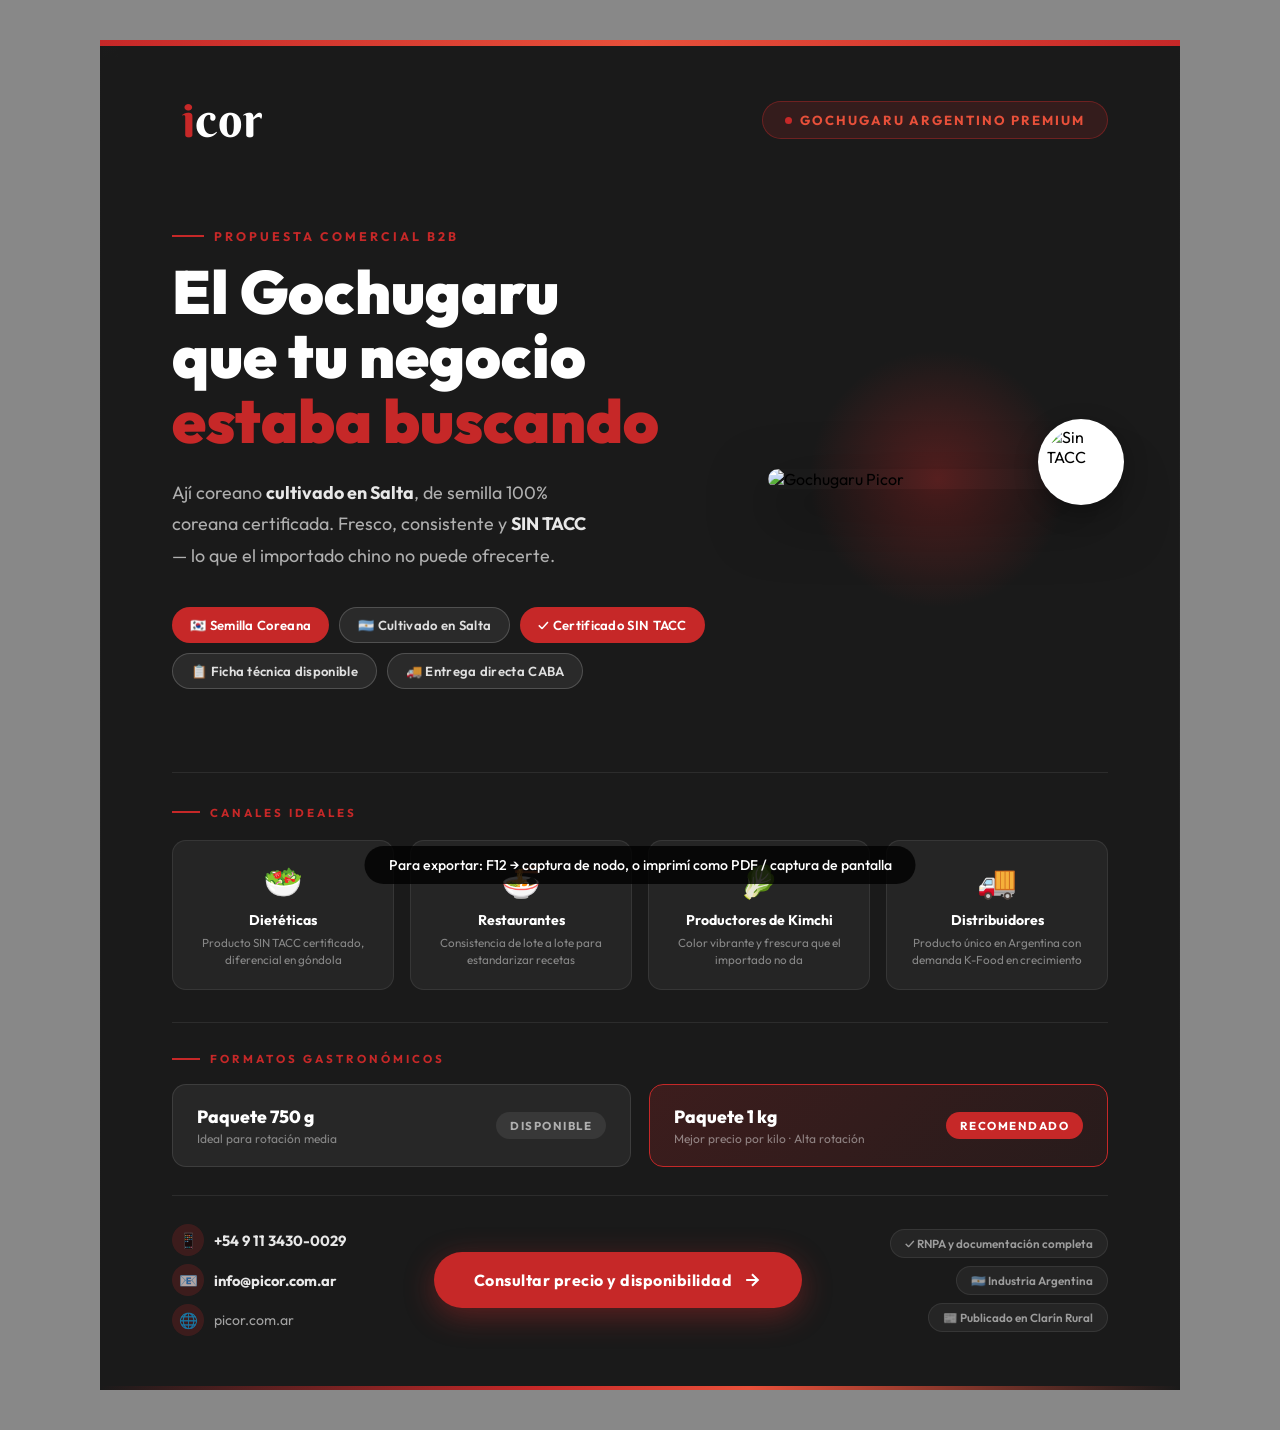
==== flyer-b2b.html @ 3702037b "Initial website release" ====
<!DOCTYPE html>
<html lang="es">
<head>
  <meta charset="UTF-8">
  <meta name="viewport" content="width=device-width, initial-scale=1.0">
  <meta name="robots" content="noindex, nofollow">
  <title>Flyer B2B — Picor Gochugaru</title>
  <link href="https://fonts.googleapis.com/css2?family=Outfit:wght@300;400;500;600;700;800;900&family=Berkshire+Swash&display=swap" rel="stylesheet">
  <script src="analytics-config.js"></script>
  <script src="analytics.js"></script>
  <style>
    * { margin: 0; padding: 0; box-sizing: border-box; }

    body {
      background: #888;
      display: flex;
      align-items: center;
      justify-content: center;
      min-height: 100vh;
      padding: 40px;
      font-family: 'Outfit', sans-serif;
    }

    /* ——— FLYER WRAPPER ——— */
    .flyer {
      width: 1080px;
      height: 1350px;
      position: relative;
      overflow: hidden;
      background: #1A1A1A;
      flex-shrink: 0;
    }

    /* ——— FONDO HERO ——— */
    .flyer__bg {
      position: absolute;
      inset: 0;
      z-index: 0;
    }
    .flyer__bg img {
      width: 100%;
      height: 100%;
      object-fit: cover;
      opacity: 0.18;
      filter: brightness(0.5) saturate(1.4);
    }
    /* Gradiente encima de la foto */
    .flyer__overlay {
      position: absolute;
      inset: 0;
      z-index: 1;
      background:
        linear-gradient(180deg,
          rgba(26,26,26,0.98) 0%,
          rgba(26,26,26,0.75) 30%,
          rgba(26,26,26,0.55) 55%,
          rgba(26,26,26,0.92) 80%,
          rgba(26,26,26,1)    100%
        );
    }

    /* ——— ACENTO ROJO SUPERIOR ——— */
    .flyer__top-bar {
      position: absolute;
      top: 0; left: 0; right: 0;
      height: 6px;
      background: linear-gradient(90deg, #C62828, #E8503A, #C62828);
      z-index: 10;
    }

    /* ——— CONTENIDO ——— */
    .flyer__content {
      position: relative;
      z-index: 5;
      height: 100%;
      display: flex;
      flex-direction: column;
      padding: 54px 72px 54px;
    }

    /* HEADER */
    .flyer__header {
      display: flex;
      align-items: center;
      justify-content: space-between;
    }

    .logo {
      display: flex;
      align-items: center;
      gap: 10px;
    }
    .logo img {
      height: 52px;
      width: auto;
    }
    .logo__text {
      font-family: 'Berkshire Swash', cursive;
      font-size: 3rem;
      line-height: 1;
      letter-spacing: 0.01em;
    }
    .logo__text .i { color: #C62828; }
    .logo__text .cor { color: #fff; }

    .badge-premium {
      display: inline-flex;
      align-items: center;
      gap: 8px;
      padding: 10px 22px;
      background: rgba(198,40,40,0.15);
      border: 1px solid rgba(198,40,40,0.4);
      border-radius: 60px;
      color: #E8503A;
      font-size: 0.82rem;
      font-weight: 700;
      letter-spacing: 2px;
      text-transform: uppercase;
    }
    .badge-dot {
      width: 7px; height: 7px;
      background: #C62828;
      border-radius: 50%;
    }

    /* HERO ZONE */
    .flyer__hero {
      flex: 1;
      display: flex;
      gap: 60px;
      align-items: center;
      margin-top: 40px;
    }

    .hero__left {
      flex: 1;
      display: flex;
      flex-direction: column;
      gap: 0;
    }

    .hero__tag {
      font-size: 0.78rem;
      font-weight: 700;
      letter-spacing: 3px;
      text-transform: uppercase;
      color: #C62828;
      margin-bottom: 16px;
      display: flex;
      align-items: center;
      gap: 10px;
    }
    .hero__tag::before {
      content: '';
      display: inline-block;
      width: 32px; height: 2px;
      background: #C62828;
    }

    .hero__title {
      font-size: 3.8rem;
      font-weight: 900;
      line-height: 1.06;
      color: #fff;
      margin-bottom: 24px;
    }
    .hero__title em {
      font-style: normal;
      color: #C62828;
    }

    .hero__sub {
      font-size: 1.12rem;
      color: rgba(255,255,255,0.65);
      line-height: 1.75;
      max-width: 420px;
      margin-bottom: 36px;
    }
    .hero__sub strong { color: rgba(255,255,255,0.9); }

    /* Pills de diferenciación */
    .pills {
      display: flex;
      flex-wrap: wrap;
      gap: 10px;
      margin-bottom: 40px;
    }
    .pill {
      display: inline-flex;
      align-items: center;
      gap: 7px;
      padding: 9px 18px;
      border-radius: 60px;
      font-size: 0.82rem;
      font-weight: 600;
      letter-spacing: 0.3px;
    }
    .pill--red {
      background: #C62828;
      color: #fff;
    }
    .pill--outline {
      background: rgba(255,255,255,0.07);
      border: 1px solid rgba(255,255,255,0.18);
      color: rgba(255,255,255,0.85);
    }

    /* ——— IMAGEN DEL PRODUCTO ——— */
    .hero__right {
      width: 340px;
      flex-shrink: 0;
      position: relative;
    }
    .hero__product-wrap {
      position: relative;
    }
    .hero__product-glow {
      position: absolute;
      width: 260px; height: 260px;
      background: radial-gradient(circle, rgba(198,40,40,0.35) 0%, transparent 70%);
      border-radius: 50%;
      top: 50%; left: 50%;
      transform: translate(-50%, -50%);
    }
    .hero__product-img {
      width: 100%;
      border-radius: 20px;
      box-shadow: 0 24px 60px rgba(0,0,0,0.5);
      position: relative;
      z-index: 2;
      display: block;
    }
    .sintacc-badge {
      position: absolute;
      bottom: -16px;
      right: -16px;
      z-index: 5;
      background: #fff;
      border-radius: 50%;
      width: 86px; height: 86px;
      display: flex;
      align-items: center;
      justify-content: center;
      box-shadow: 0 8px 24px rgba(0,0,0,0.3);
    }
    .sintacc-badge img {
      width: 70px; height: 70px;
      object-fit: contain;
      border-radius: 50%;
      display: block;
    }

    /* ——— DIVISOR ——— */
    .divider {
      width: 100%;
      height: 1px;
      background: rgba(255,255,255,0.08);
      margin: 0;
    }

    /* ——— PARA QUIÉN ES ——— */
    .flyer__audience {
      padding-top: 32px;
      padding-bottom: 32px;
    }
    .audience__label {
      font-size: 0.72rem;
      font-weight: 700;
      letter-spacing: 3px;
      text-transform: uppercase;
      color: #C62828;
      margin-bottom: 20px;
      display: flex;
      align-items: center;
      gap: 10px;
    }
    .audience__label::before {
      content: '';
      display: inline-block;
      width: 28px; height: 2px;
      background: #C62828;
    }
    .audience__grid {
      display: grid;
      grid-template-columns: repeat(4, 1fr);
      gap: 16px;
    }
    .audience__card {
      background: rgba(255,255,255,0.05);
      border: 1px solid rgba(255,255,255,0.08);
      border-radius: 14px;
      padding: 20px 18px;
      text-align: center;
      transition: all 0.2s;
    }
    .audience__card-icon {
      font-size: 2rem;
      margin-bottom: 10px;
    }
    .audience__card-title {
      font-size: 0.88rem;
      font-weight: 700;
      color: #fff;
      margin-bottom: 5px;
    }
    .audience__card-desc {
      font-size: 0.73rem;
      color: rgba(255,255,255,0.45);
      line-height: 1.5;
    }

    /* ——— FORMATOS / OFERTA ——— */
    .flyer__formats {
      padding-top: 28px;
      padding-bottom: 28px;
    }
    .formats__label {
      font-size: 0.72rem;
      font-weight: 700;
      letter-spacing: 3px;
      text-transform: uppercase;
      color: #C62828;
      margin-bottom: 18px;
      display: flex;
      align-items: center;
      gap: 10px;
    }
    .formats__label::before {
      content: '';
      display: inline-block;
      width: 28px; height: 2px;
      background: #C62828;
    }
    .formats__row {
      display: flex;
      gap: 18px;
    }
    .format-box {
      flex: 1;
      padding: 20px 24px;
      border-radius: 14px;
      display: flex;
      align-items: center;
      justify-content: space-between;
    }
    .format-box--std {
      background: rgba(255,255,255,0.06);
      border: 1px solid rgba(255,255,255,0.1);
    }
    .format-box--featured {
      background: linear-gradient(135deg, rgba(198,40,40,0.2), rgba(198,40,40,0.08));
      border: 1.5px solid #C62828;
    }
    .format-box__name {
      font-size: 1.1rem;
      font-weight: 800;
      color: #fff;
    }
    .format-box__sub {
      font-size: 0.75rem;
      color: rgba(255,255,255,0.45);
      margin-top: 3px;
    }
    .format-box__tag {
      font-size: 0.72rem;
      font-weight: 700;
      letter-spacing: 1.5px;
      text-transform: uppercase;
      padding: 6px 14px;
      border-radius: 60px;
    }
    .format-box--std .format-box__tag {
      background: rgba(255,255,255,0.08);
      color: rgba(255,255,255,0.6);
    }
    .format-box--featured .format-box__tag {
      background: #C62828;
      color: #fff;
    }

    /* ——— FOOTER CTA ——— */
    .flyer__footer {
      padding-top: 28px;
      display: flex;
      align-items: center;
      justify-content: space-between;
      gap: 24px;
    }
    .contact-info {
      display: flex;
      flex-direction: column;
      gap: 8px;
    }
    .contact-row {
      display: flex;
      align-items: center;
      gap: 10px;
      font-size: 0.88rem;
      color: rgba(255,255,255,0.6);
    }
    .contact-row strong {
      color: rgba(255,255,255,0.9);
      font-size: 0.92rem;
    }
    .contact-icon {
      width: 32px; height: 32px;
      background: rgba(198,40,40,0.2);
      border-radius: 50%;
      display: flex;
      align-items: center;
      justify-content: center;
      font-size: 0.95rem;
      flex-shrink: 0;
    }

    .cta-btn {
      display: inline-flex;
      align-items: center;
      gap: 10px;
      padding: 18px 40px;
      background: #C62828;
      color: #fff;
      border-radius: 60px;
      font-size: 1rem;
      font-weight: 700;
      letter-spacing: 0.5px;
      text-decoration: none;
      white-space: nowrap;
      box-shadow: 0 8px 30px rgba(198,40,40,0.4);
    }
    .cta-btn svg {
      width: 20px; height: 20px;
    }

    .footer__badges {
      display: flex;
      flex-direction: column;
      gap: 8px;
      align-items: flex-end;
    }
    .fbadge {
      display: inline-flex;
      align-items: center;
      gap: 6px;
      padding: 6px 14px;
      background: rgba(255,255,255,0.05);
      border: 1px solid rgba(255,255,255,0.08);
      border-radius: 60px;
      font-size: 0.73rem;
      font-weight: 600;
      color: rgba(255,255,255,0.55);
    }

    /* ——— ACENTO INFERIOR ——— */
    .flyer__bottom-bar {
      position: absolute;
      bottom: 0; left: 0; right: 0;
      height: 4px;
      background: linear-gradient(90deg, transparent, #C62828 40%, #E8503A 60%, transparent);
      z-index: 10;
    }

    /* ——— PRINT / EXPORT HINT ——— */
    .export-hint {
      position: fixed;
      bottom: 16px;
      left: 50%;
      transform: translateX(-50%);
      background: rgba(0,0,0,0.8);
      color: #fff;
      padding: 10px 24px;
      border-radius: 60px;
      font-family: 'Outfit', sans-serif;
      font-size: 0.88rem;
      font-weight: 500;
      pointer-events: none;
      z-index: 100;
    }
  </style>
</head>
<body>
  <noscript><iframe src="https://www.googletagmanager.com/ns.html?id=GTM-W92XXRSR" height="0" width="0" style="display:none;visibility:hidden"></iframe></noscript>

  <div class="flyer">
    <!-- Barras decorativas -->
    <div class="flyer__top-bar"></div>
    <div class="flyer__bottom-bar"></div>

    <!-- Fondo -->
    <div class="flyer__bg">
      <img src="images/campo-surcos.jpeg" alt="">
    </div>
    <div class="flyer__overlay"></div>

    <!-- Contenido -->
    <div class="flyer__content">

      <!-- HEADER -->
      <header class="flyer__header">
        <div class="logo">
          <img src="images/logo-pepper.svg" alt="">
          <span class="logo__text"><span class="i">i</span><span class="cor">cor</span></span>
        </div>
        <span class="badge-premium">
          <span class="badge-dot"></span>
          Gochugaru Argentino Premium
        </span>
      </header>

      <!-- HERO -->
      <div class="flyer__hero">
        <div class="hero__left">
          <div class="hero__tag">Propuesta Comercial B2B</div>
          <h1 class="hero__title">
            El Gochugaru<br>
            que tu negocio<br>
            <em>estaba buscando</em>
          </h1>
          <p class="hero__sub">
            Ají coreano <strong>cultivado en Salta</strong>, de semilla 100% coreana certificada.
            Fresco, consistente y <strong>SIN TACC</strong> — lo que el importado chino no puede ofrecerte.
          </p>

          <!-- Pills -->
          <div class="pills">
            <span class="pill pill--red">🇰🇷 Semilla Coreana</span>
            <span class="pill pill--outline">🇦🇷 Cultivado en Salta</span>
            <span class="pill pill--red">✓ Certificado SIN TACC</span>
            <span class="pill pill--outline">📋 Ficha técnica disponible</span>
            <span class="pill pill--outline">🚚 Entrega directa CABA</span>
          </div>
        </div>

        <!-- Producto -->
        <div class="hero__right">
          <div class="hero__product-wrap">
            <div class="hero__product-glow"></div>
            <img class="hero__product-img" src="images/producto-detalle.jpeg" alt="Gochugaru Picor">
            <div class="sintacc-badge">
              <img src="images/sin-tacc-logo.jpg" alt="Sin TACC">
            </div>
          </div>
        </div>
      </div>

      <div class="divider"></div>

      <!-- PARA QUIÉN -->
      <div class="flyer__audience">
        <div class="audience__label">Canales ideales</div>
        <div class="audience__grid">
          <div class="audience__card">
            <div class="audience__card-icon">🥗</div>
            <div class="audience__card-title">Dietéticas</div>
            <div class="audience__card-desc">Producto SIN TACC certificado, diferencial en góndola</div>
          </div>
          <div class="audience__card">
            <div class="audience__card-icon">🍜</div>
            <div class="audience__card-title">Restaurantes</div>
            <div class="audience__card-desc">Consistencia de lote a lote para estandarizar recetas</div>
          </div>
          <div class="audience__card">
            <div class="audience__card-icon">🥬</div>
            <div class="audience__card-title">Productores de Kimchi</div>
            <div class="audience__card-desc">Color vibrante y frescura que el importado no da</div>
          </div>
          <div class="audience__card">
            <div class="audience__card-icon">🚚</div>
            <div class="audience__card-title">Distribuidores</div>
            <div class="audience__card-desc">Producto único en Argentina con demanda K-Food en crecimiento</div>
          </div>
        </div>
      </div>

      <div class="divider"></div>

      <!-- FORMATOS -->
      <div class="flyer__formats">
        <div class="formats__label">Formatos gastronómicos</div>
        <div class="formats__row">
          <div class="format-box format-box--std">
            <div>
              <div class="format-box__name">Paquete 750 g</div>
              <div class="format-box__sub">Ideal para rotación media</div>
            </div>
            <span class="format-box__tag">Disponible</span>
          </div>
          <div class="format-box format-box--featured">
            <div>
              <div class="format-box__name">Paquete 1 kg</div>
              <div class="format-box__sub">Mejor precio por kilo · Alta rotación</div>
            </div>
            <span class="format-box__tag">Recomendado</span>
          </div>
        </div>
      </div>

      <div class="divider"></div>

      <!-- FOOTER CTA -->
      <footer class="flyer__footer">
        <div class="contact-info">
          <div class="contact-row">
            <span class="contact-icon">📱</span>
            <div><strong>+54 9 11 3430-0029</strong></div>
          </div>
          <div class="contact-row">
            <span class="contact-icon">📧</span>
            <div><strong>info@picor.com.ar</strong></div>
          </div>
          <div class="contact-row">
            <span class="contact-icon">🌐</span>
            <div>picor.com.ar</div>
          </div>
        </div>

        <a class="cta-btn" href="https://wa.me/5491134300029" target="_blank" rel="noopener noreferrer" data-analytics-event="cta_click" data-analytics-label="flyer_whatsapp">
          Consultar precio y disponibilidad
          <svg viewBox="0 0 24 24" fill="none" stroke="currentColor" stroke-width="2.5">
            <path d="M5 12h14M12 5l7 7-7 7"/>
          </svg>
        </a>

        <div class="footer__badges">
          <span class="fbadge">✓ RNPA y documentación completa</span>
          <span class="fbadge">🇦🇷 Industria Argentina</span>
          <span class="fbadge">📰 Publicado en Clarín Rural</span>
        </div>
      </footer>

    </div><!-- /content -->
  </div><!-- /flyer -->

  <p class="export-hint">Para exportar: F12 → captura de nodo, o imprimí como PDF / captura de pantalla</p>

</body>
</html>
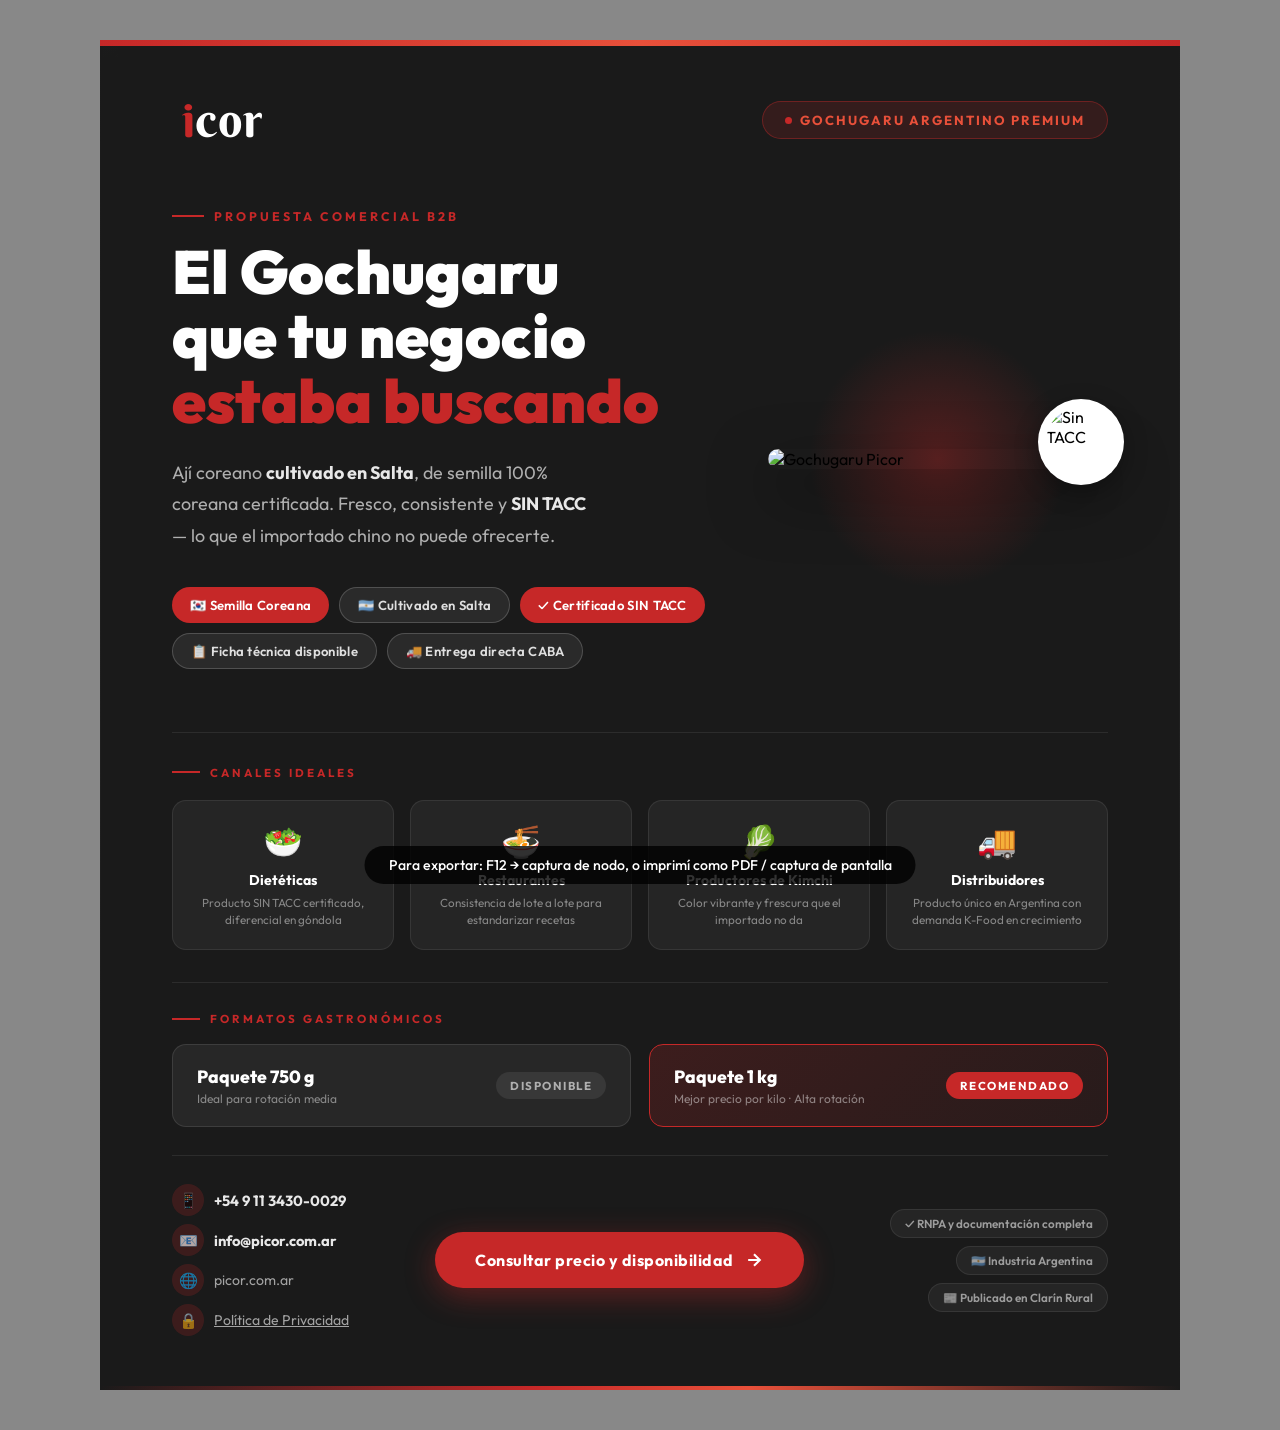
==== commit 296dc2e6: "fix(privacy,forms,measurement): clear the fix-now bucket — FIX-02, FIX-03, FIX-04 Step 5 of `adopt-a" ====
--- a/flyer-b2b.html
+++ b/flyer-b2b.html
@@ -612,6 +612,10 @@
             <span class="contact-icon">🌐</span>
             <div>picor.com.ar</div>
           </div>
+          <div class="contact-row">
+            <span class="contact-icon">🔒</span>
+            <div><a href="/privacy.html" style="color: inherit;">Política de Privacidad</a></div>
+          </div>
         </div>
 
         <a class="cta-btn" href="https://wa.me/5491134300029" target="_blank" rel="noopener noreferrer" data-analytics-event="cta_click" data-analytics-label="flyer_whatsapp">
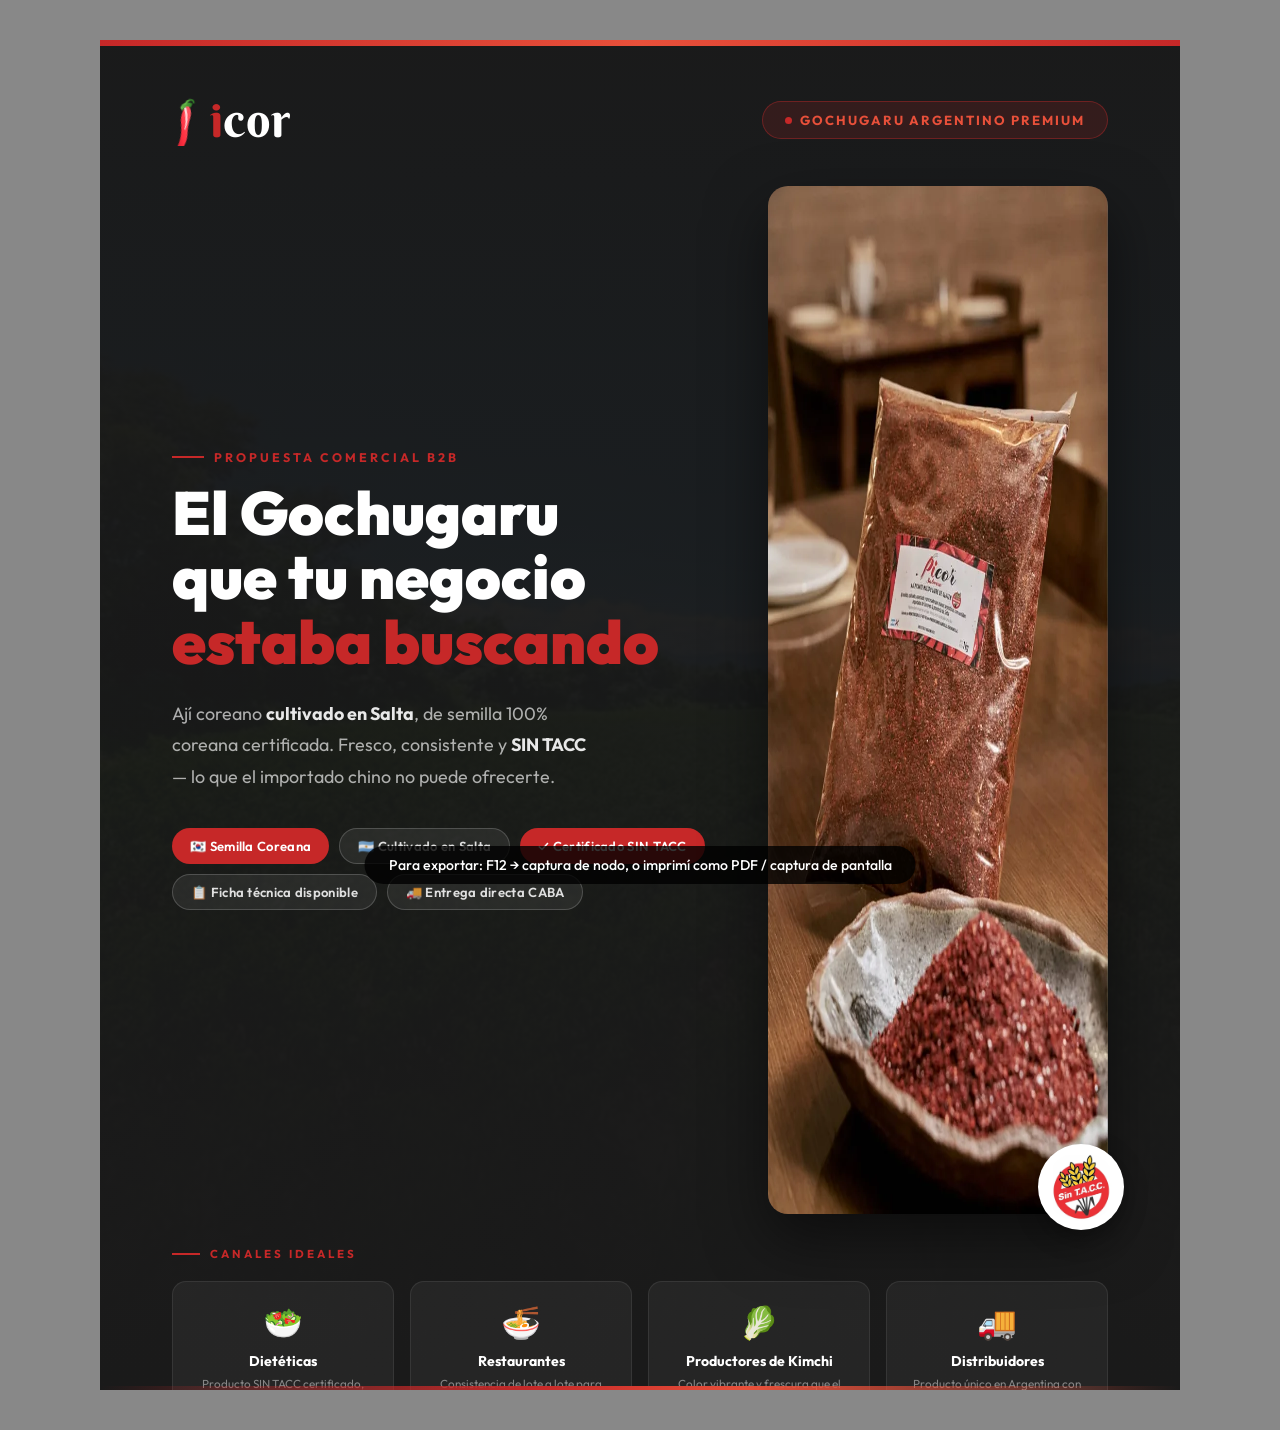
==== commit 6cd8c786: "perf(images): 31.58 MB to under 2 MB, and repair the flyer — DEBT-02, DEBT-03, DEBT-06 The two entri" ====
--- a/flyer-b2b.html
+++ b/flyer-b2b.html
@@ -488,7 +488,7 @@
 
     <!-- Fondo -->
     <div class="flyer__bg">
-      <img src="images/campo-surcos.jpeg" alt="">
+      <img src="images/proceso-campo-surcos.webp" alt="" width="780" height="585">
     </div>
     <div class="flyer__overlay"></div>
 
@@ -498,7 +498,7 @@
       <!-- HEADER -->
       <header class="flyer__header">
         <div class="logo">
-          <img src="images/logo-pepper.svg" alt="">
+          <img src="images/ui-logo-picor.svg" alt="" width="140" height="260">
           <span class="logo__text"><span class="i">i</span><span class="cor">cor</span></span>
         </div>
         <span class="badge-premium">
@@ -535,9 +535,9 @@
         <div class="hero__right">
           <div class="hero__product-wrap">
             <div class="hero__product-glow"></div>
-            <img class="hero__product-img" src="images/producto-detalle.jpeg" alt="Gochugaru Picor">
+            <img class="hero__product-img" src="images/hero-producto-flotante.webp" alt="Gochugaru Picor" width="700" height="1028">
             <div class="sintacc-badge">
-              <img src="images/sin-tacc-logo.jpg" alt="Sin TACC">
+              <img src="images/ui-badge-sin-tacc.webp" alt="Sin TACC" width="300" height="339">
             </div>
           </div>
         </div>
